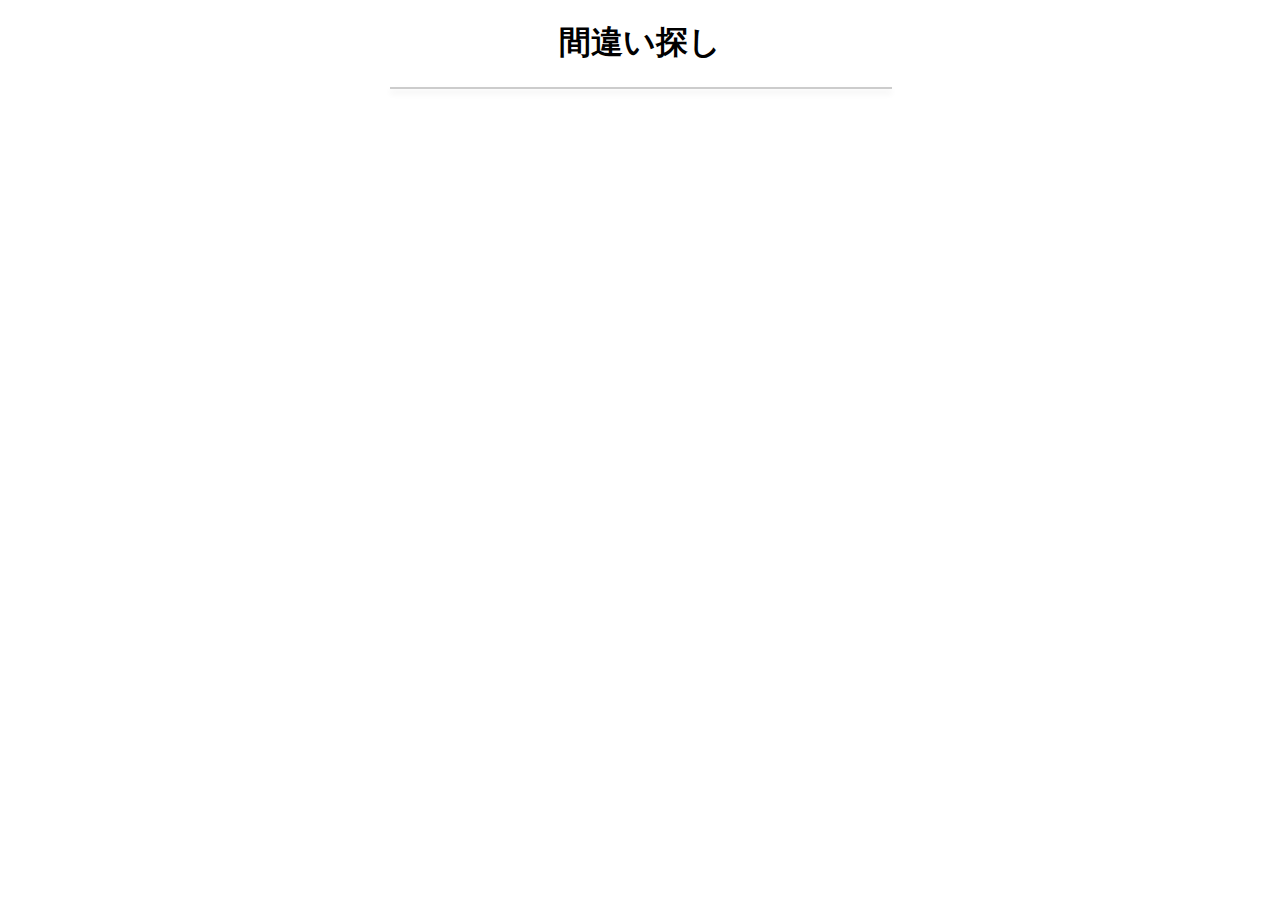
==== answer.html @ 5f36996d "Rename ansswer.html to answer.html" ====
<!DOCTYPE html>
<html lang="en">
<head>
    <meta charset="UTF-8">
    <meta name="viewport" content="width=device-width, initial-scale=1.0">
    <title>間違い探し（答え）</title>
    <link rel="stylesheet" href="css/style.css">
    <style>
        .fade {
            transition: opacity 3s ease;
            position: absolute;
            top: 0;
            left: 0;
            width: 100%;
            height: 100%;
        }

        .image-wrapper {
            position: relative;
            width: 100%;
            max-width: 500px;
            margin: auto;
        }

        .hidden {
            opacity: 0;
            pointer-events: none;
        }

        .visible {
            opacity: 1;
            pointer-events: auto;
        }
    </style>
</head>
<body>
    <h1 style="text-align: center;">間違い探し</h1>
    <div class="image-wrapper" onclick="toggleImages()">
        <img id="image1" class="fade visible" src="img/tikipoto1.jpg" alt="画像1">
        <img id="image2" class="fade hidden" src="img/tikipoto2.jpg" alt="画像2">
    </div>

    <script>
        function toggleImages() {
            const image1 = document.getElementById('image1');
            const image2 = document.getElementById('image2');

            if (image1.classList.contains('visible')) {
                image1.classList.remove('visible');
                image1.classList.add('hidden');
                image2.classList.remove('hidden');
                image2.classList.add('visible');
            } else {
                image2.classList.remove('visible');
                image2.classList.add('hidden');
                image1.classList.remove('hidden');
                image1.classList.add('visible');
            }
        }
    </script>
</body>
</html>
---- css/style.css ----
body {
    font-family: Arial, sans-serif;
    margin: 0;
    padding: 0;
}

.container {
    display: flex;
    flex-wrap: wrap;
    justify-content: center;
    align-items: center;
    gap: 20px;
    margin: 20px;
}

.image-container {
    flex: 1 1 100%;
    max-width: 100%;
    display: flex;
    justify-content: center;
}

img {
    width: 100%;
    height: auto;
    border: 1px solid #ccc;
    box-shadow: 0 4px 6px rgba(0, 0, 0, 0.1);
}

@media (min-width: 750px) {
    .container {
        flex-wrap: nowrap;
    }

    .image-container {
        flex: 1 1 calc(50% - 10px);
        max-width: calc(50% - 10px);
    }
}
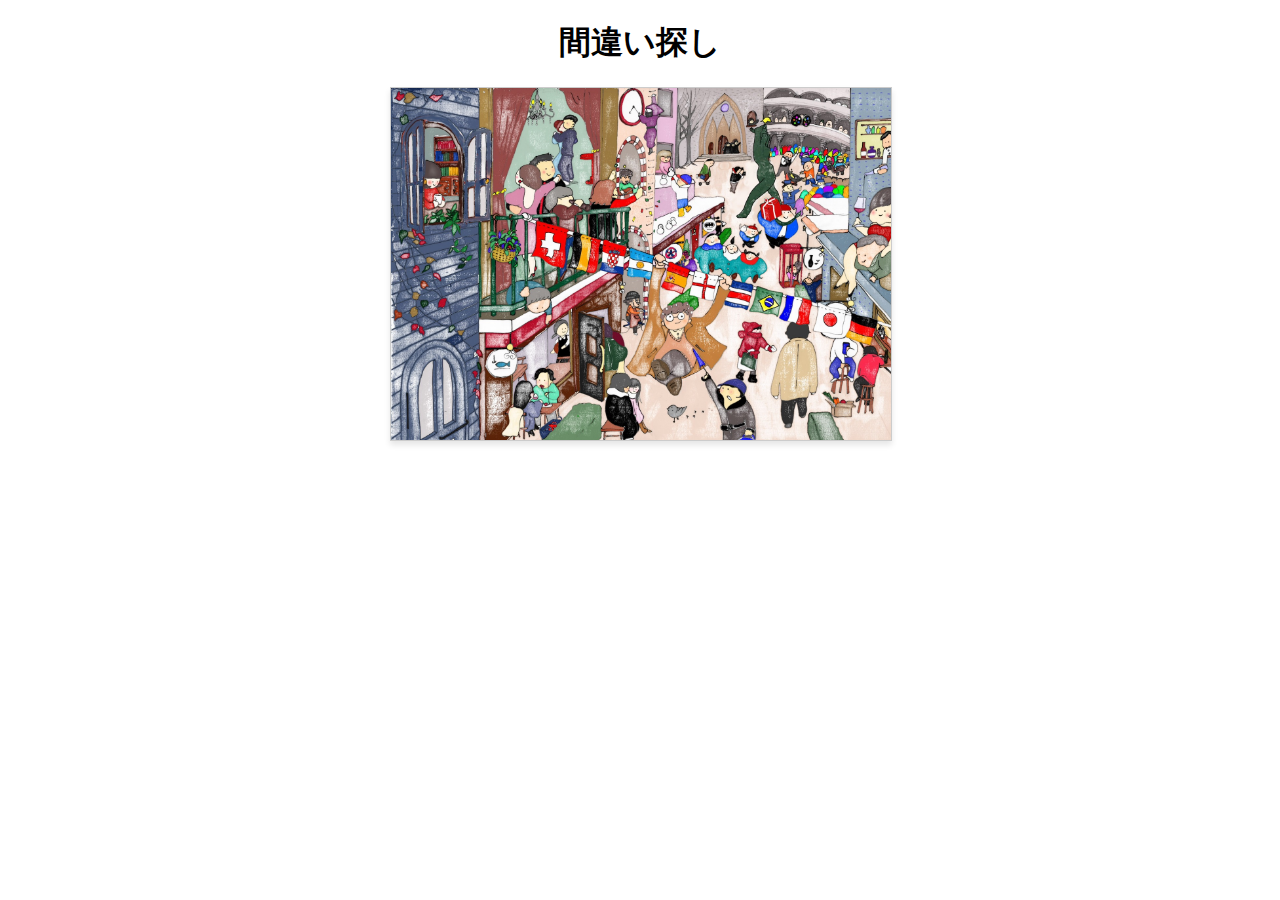
==== commit e21a6a40: "Update answer.html" ====
--- a/answer.html
+++ b/answer.html
@@ -36,7 +36,7 @@
 <body>
     <h1 style="text-align: center;">間違い探し</h1>
     <div class="image-wrapper" onclick="toggleImages()">
-        <img id="image1" class="fade visible" src="img/tikipoto1.jpg" alt="画像1">
+        <img id="image1" class="visible" src="img/tikipoto1.jpg" alt="画像1">
         <img id="image2" class="fade hidden" src="img/tikipoto2.jpg" alt="画像2">
     </div>
 
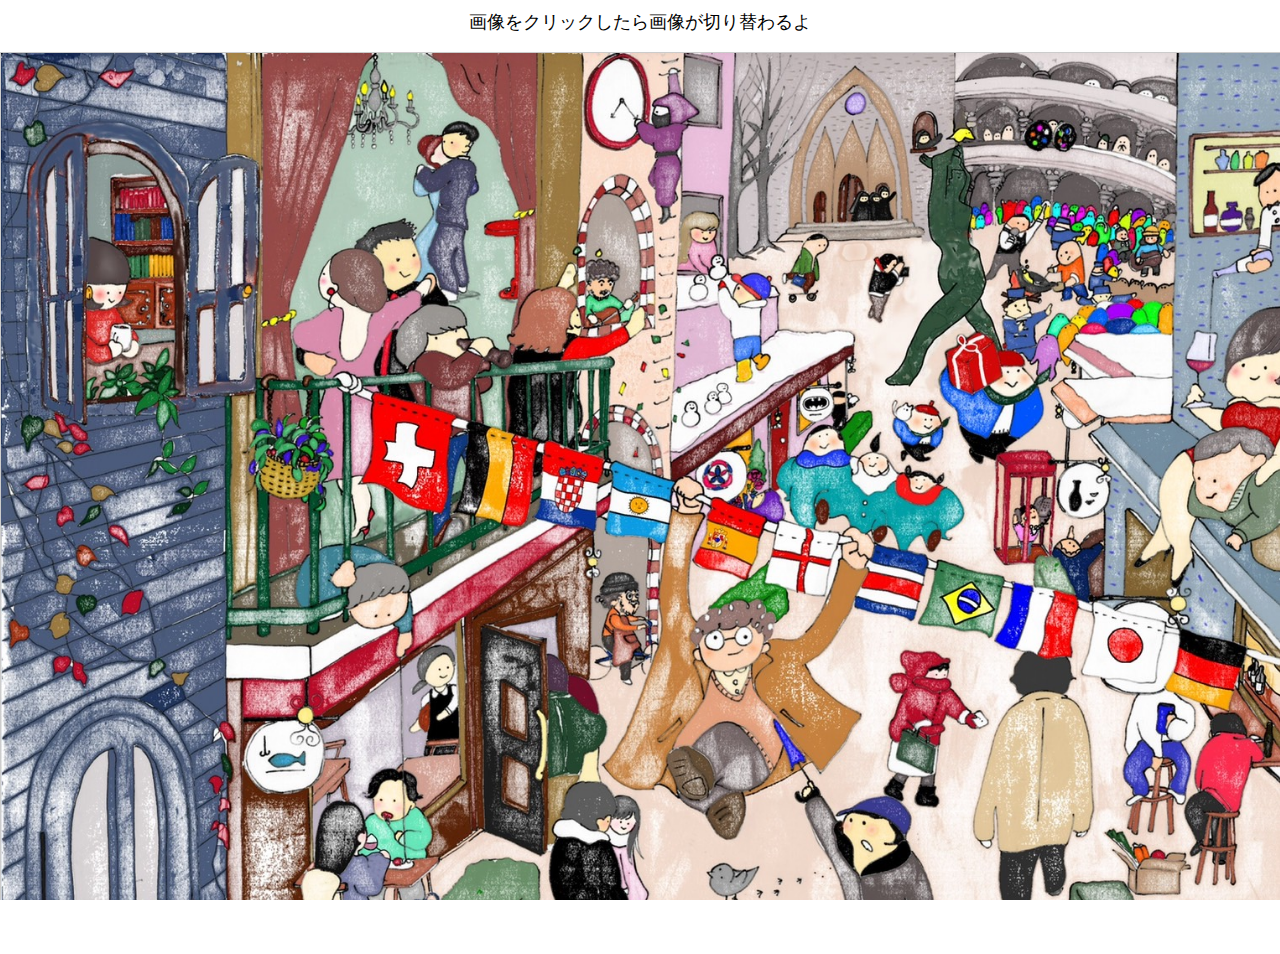
==== commit e78364ee: "Update answer.html" ====
--- a/answer.html
+++ b/answer.html
@@ -6,20 +6,27 @@
     <title>間違い探し（答え）</title>
     <link rel="stylesheet" href="css/style.css">
     <style>
-        .fade {
-            transition: opacity 3s ease;
+        body, html {
+            margin: 0;
+            padding: 0;
+            height: 100%;
+            overflow: hidden;
+        }
+
+        .image-wrapper {
+            position: relative;
+            width: 100%;
+            height: 100%;
+        }
+
+        img {
             position: absolute;
             top: 0;
             left: 0;
             width: 100%;
             height: 100%;
-        }
-
-        .image-wrapper {
-            position: relative;
-            width: 100%;
-            max-width: 500px;
-            margin: auto;
+            object-fit: cover;
+            transition: opacity 1.5s ease;
         }
 
         .hidden {
@@ -31,13 +38,24 @@
             opacity: 1;
             pointer-events: auto;
         }
+
+        @media (max-width: 750px) {
+            .image-wrapper {
+                height: auto;
+            }
+
+            img {
+                height: auto;
+                max-height: 100vh;
+            }
+        }
     </style>
 </head>
 <body>
-    <h1 style="text-align: center;">間違い探し</h1>
+    <p style="text-align: center; font-size: 18px; margin-top: 10px;">画像をクリックしたら画像が切り替わるよ</p>
     <div class="image-wrapper" onclick="toggleImages()">
         <img id="image1" class="visible" src="img/tikipoto1.jpg" alt="画像1">
-        <img id="image2" class="fade hidden" src="img/tikipoto2.jpg" alt="画像2">
+        <img id="image2" class="hidden" src="img/tikipoto2.jpg" alt="画像2">
     </div>
 
     <script>
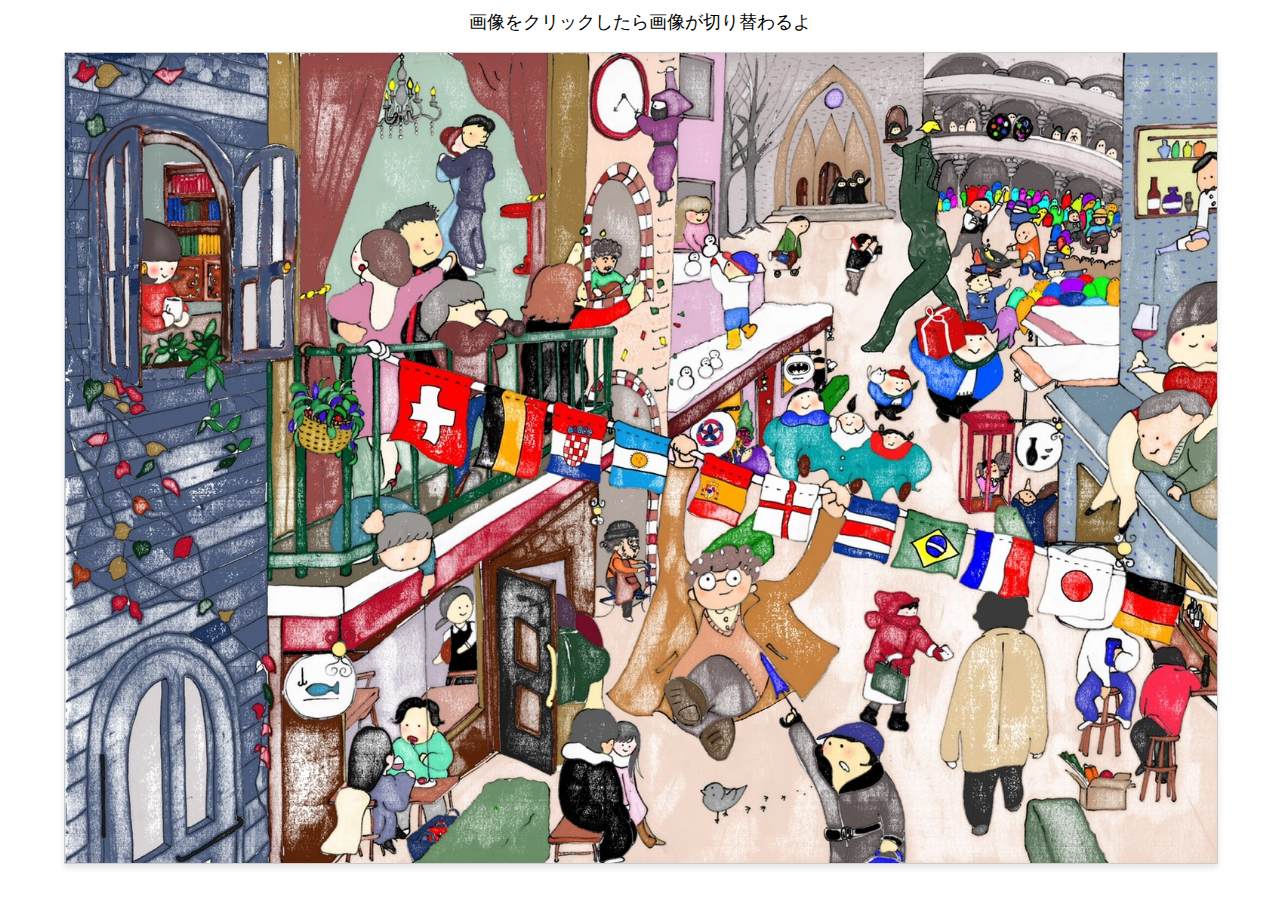
==== commit e5e5564f: "Update answer.html" ====
--- a/answer.html
+++ b/answer.html
@@ -49,6 +49,14 @@
                 max-height: 100vh;
             }
         }
+
+        @media (min-width: 750px) {
+            .image-wrapper {
+                width: 90%;
+                height: 90%;
+                margin: auto;
+            }
+        }
     </style>
 </head>
 <body>
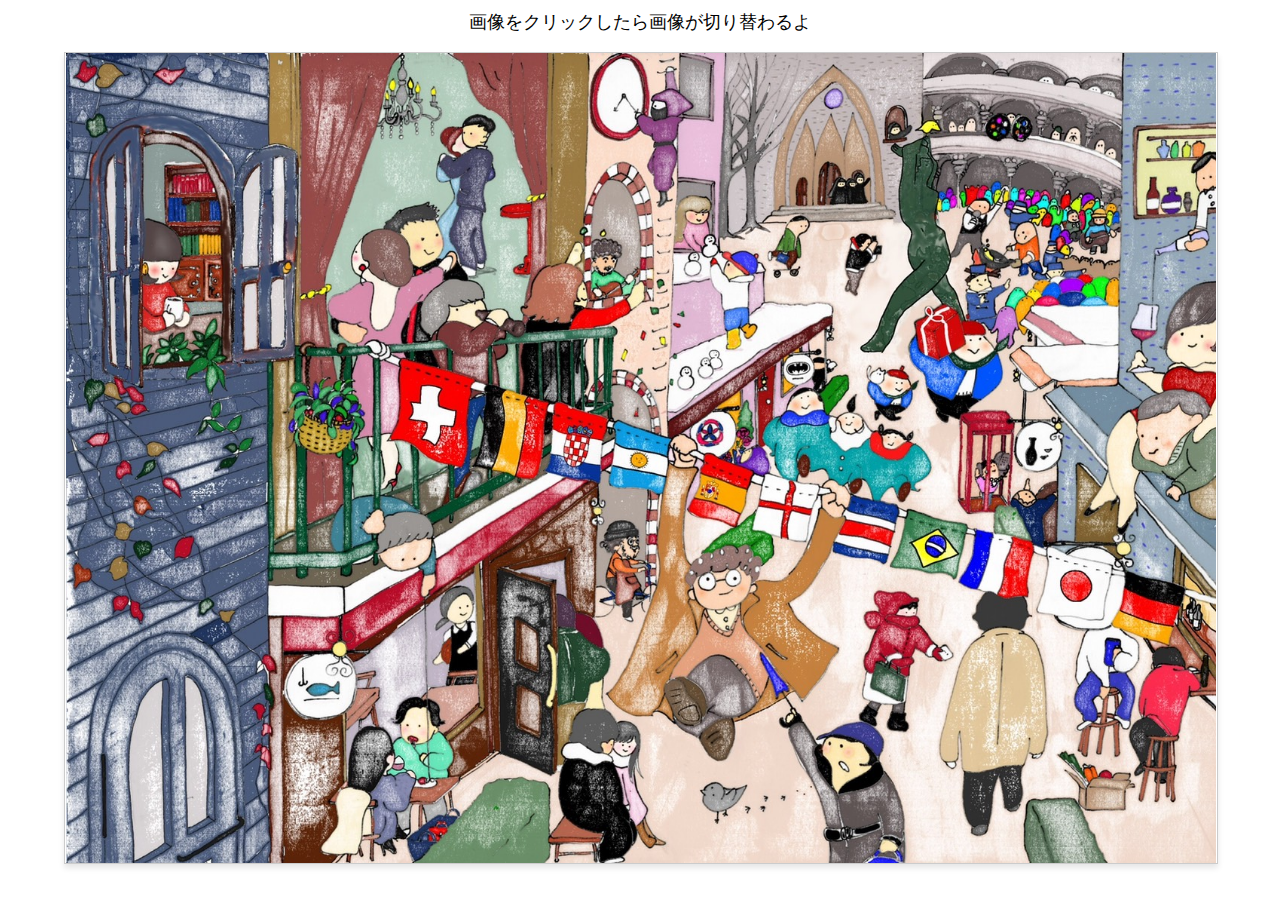
==== commit 192f6e53: "Update answer.html" ====
--- a/answer.html
+++ b/answer.html
@@ -23,10 +23,11 @@
             position: absolute;
             top: 0;
             left: 0;
-            width: 100%;
-            height: 100%;
-            object-fit: cover;
+            max-width: 100%;
+            max-height: 100%;
+            margin: auto;
             transition: opacity 1.5s ease;
+            object-fit: contain;
         }
 
         .hidden {
@@ -47,6 +48,7 @@
             img {
                 height: auto;
                 max-height: 100vh;
+                object-fit: contain;
             }
         }
 
@@ -55,6 +57,12 @@
                 width: 90%;
                 height: 90%;
                 margin: auto;
+            }
+
+            img {
+                max-width: 100%;
+                max-height: 100%;
+                object-fit: contain;
             }
         }
     </style>
